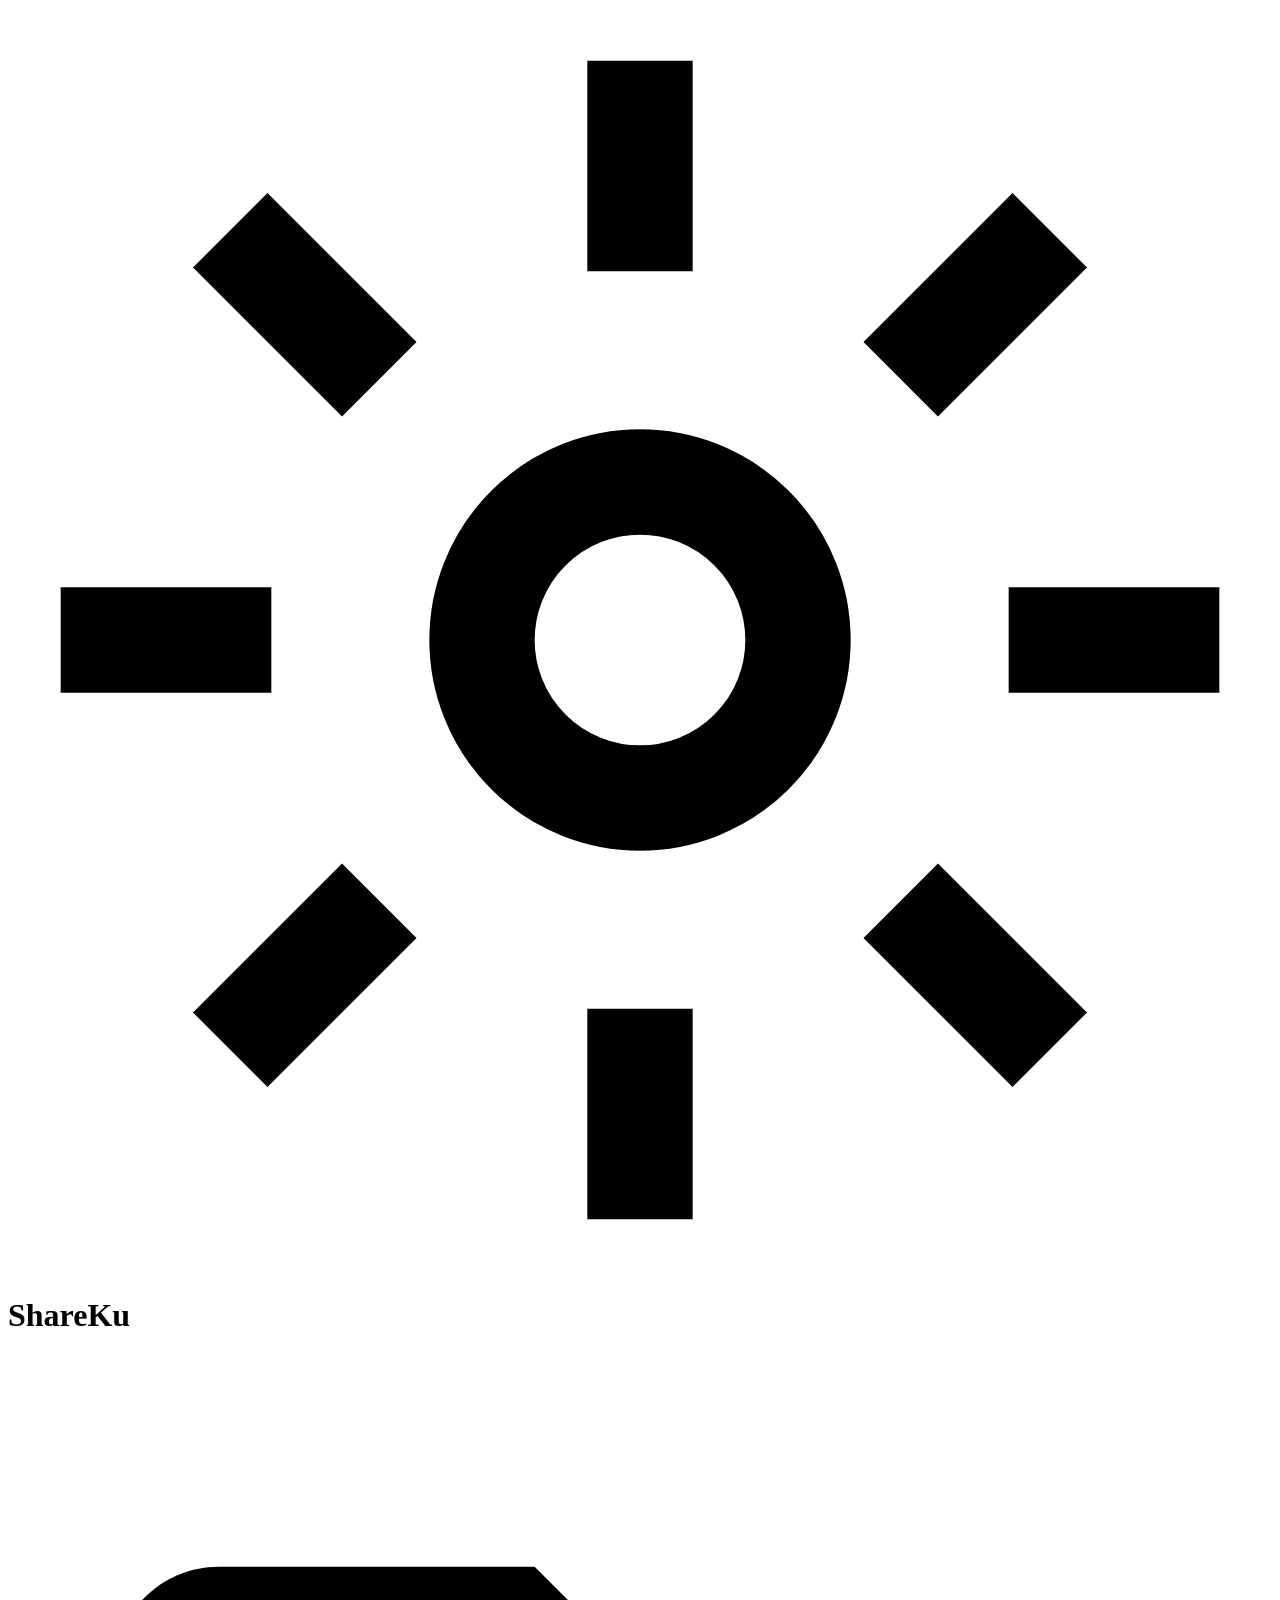
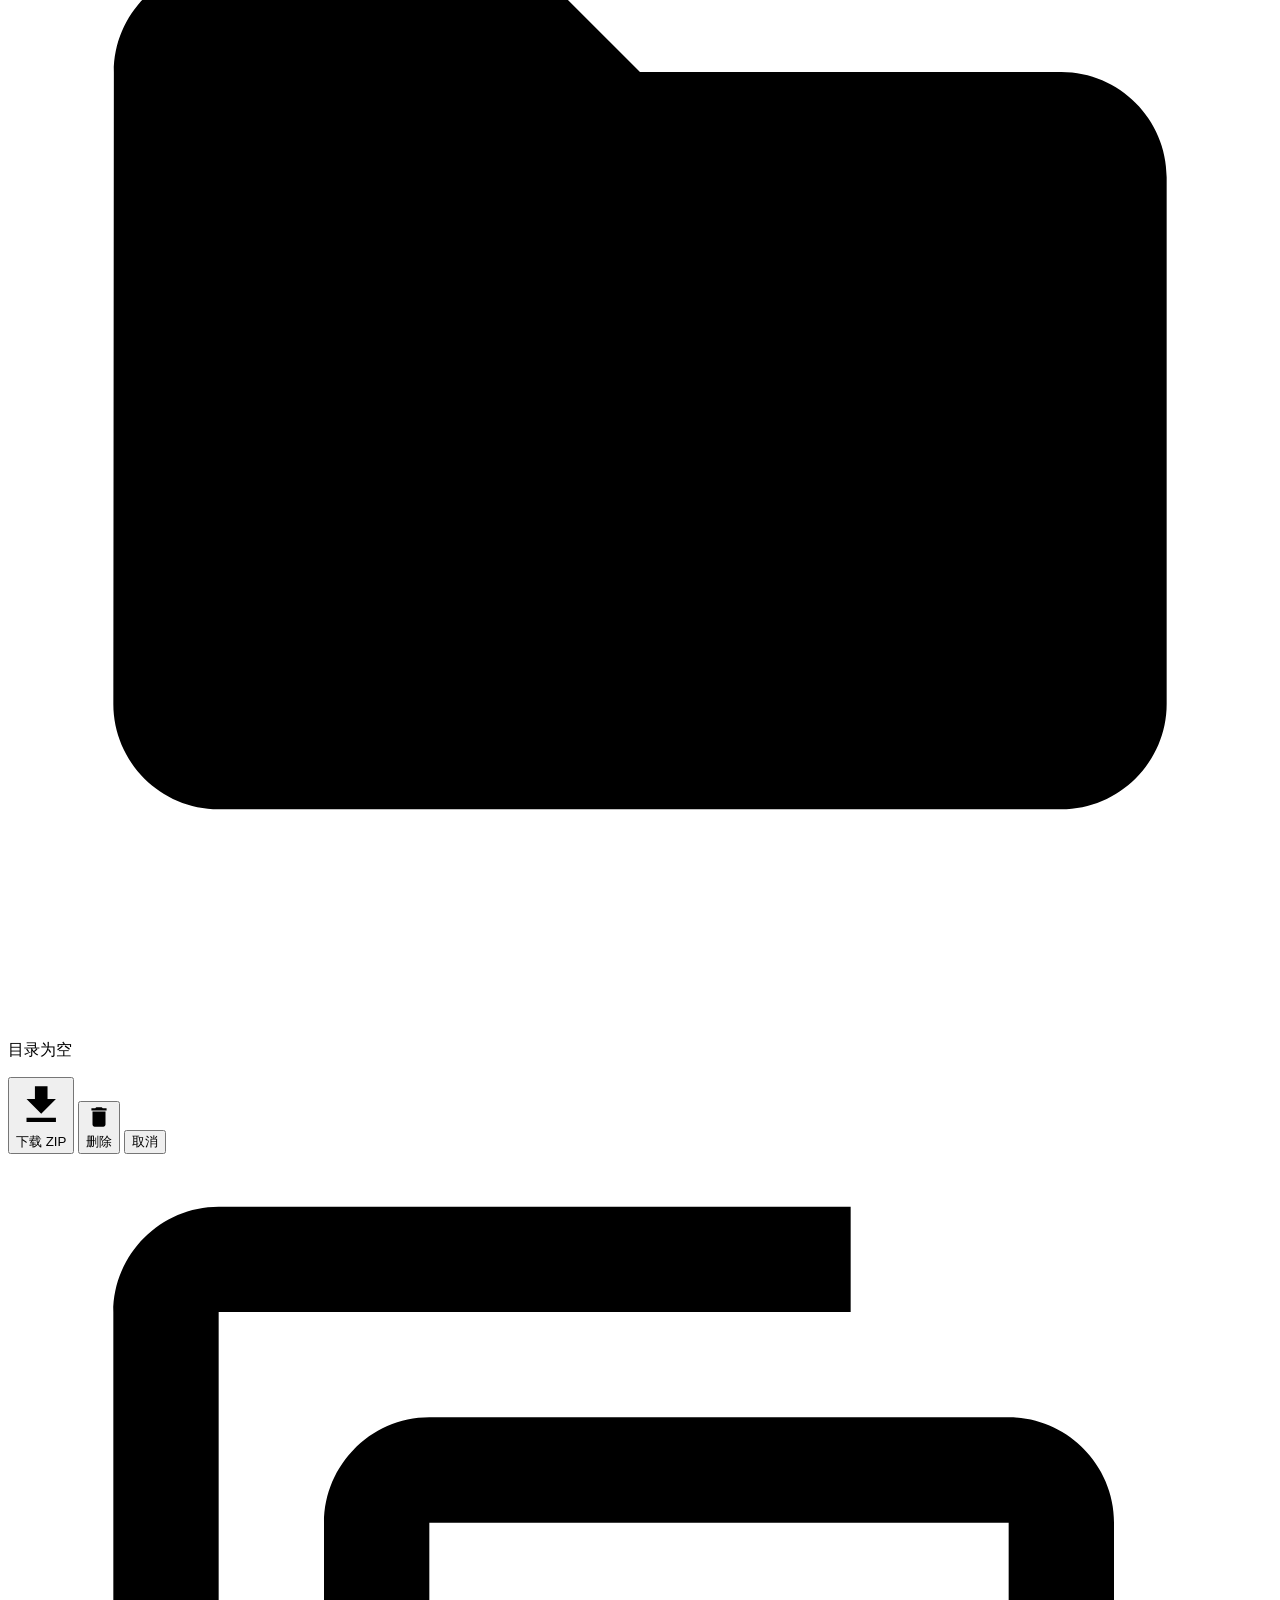
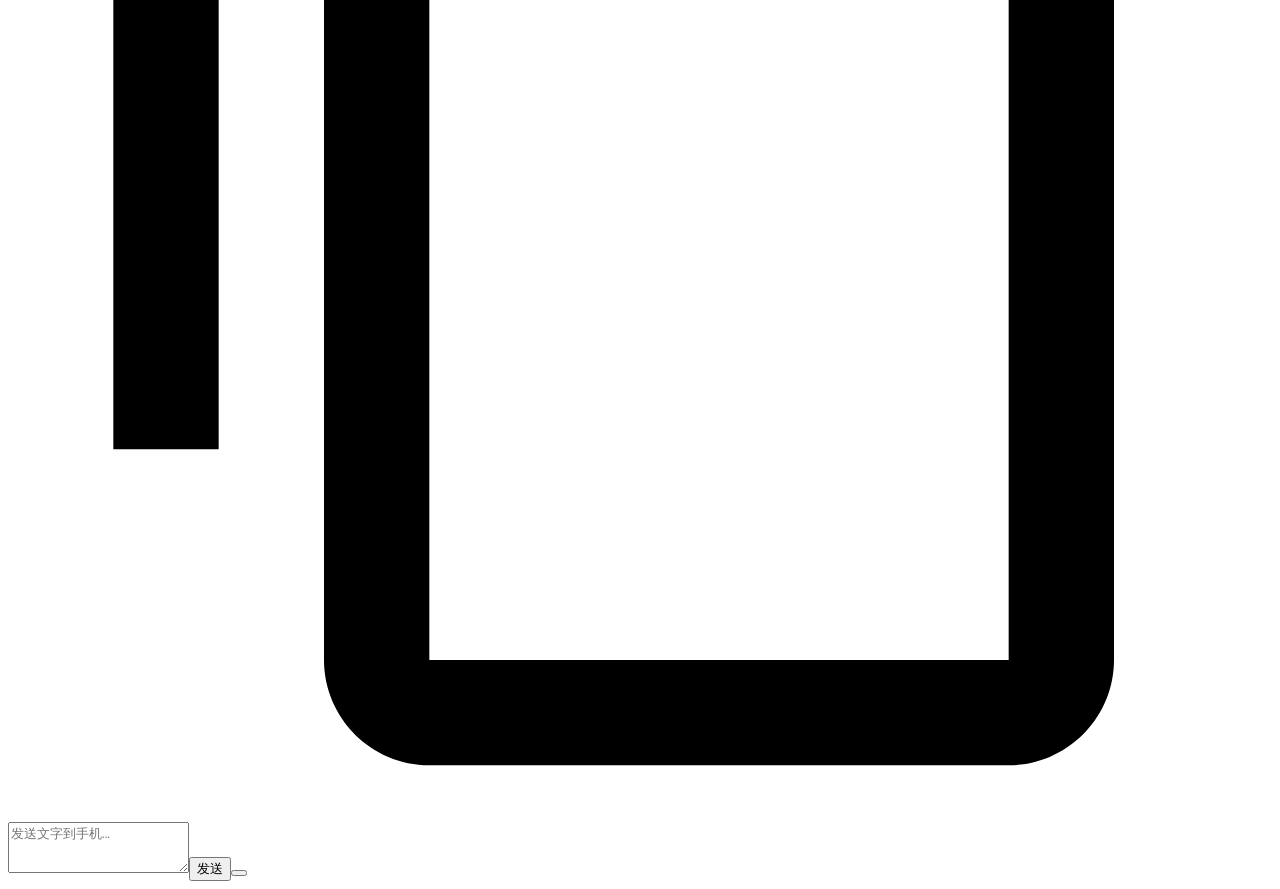
==== app/src/main/assets/web/index.html @ f942b53d "🐛 修复剪贴板拉取多行内容揉成一行 根因: Web端 clipIn 是单行 <input>，多行文本换行符被浏览器丢弃 修复: 改为 <textarea rows=3> 多行文本框 + 样式适配 (滚" ====
<!DOCTYPE html>
<html lang="zh">
<head><meta charset="UTF-8"><meta name="viewport" content="width=device-width,initial-scale=1.0">
<title>ShareKu</title>
<link rel="stylesheet" href="/assets/style.css"></head>
<body>
<div class="topbar"><div class="logo"><svg viewBox="0 0 24 24" fill="none" stroke="currentColor" stroke-width="2"><circle cx="12" cy="12" r="3"/><path d="M12 1v4M12 19v4M4.22 4.22l2.83 2.83M16.95 16.95l2.83 2.83M1 12h4M19 12h4M4.22 19.78l2.83-2.83M16.95 7.05l2.83-2.83"/></svg><h1>ShareKu</h1></div><div id="crumb" class="breadcrumb"></div></div>
<div class="upload-bar" id="uploadArea"></div>
<div class="grid" id="grid"></div>
<div class="empty" id="empty"><svg viewBox="0 0 24 24" fill="currentColor"><path d="M10 4H4c-1.1 0-1.99.9-1.99 2L2 18c0 1.1.9 2 2 2h16c1.1 0 2-.9 2-2V8c0-1.1-.9-2-2-2h-8l-2-2z"/></svg><p>目录为空</p></div>
<div class="actions" id="actions">
 <button class="btn btn-cyan" onclick="downloadSelected()"><svg viewBox="0 0 24 24" fill="currentColor"><path d="M19 9h-4V3H9v6H5l7 7 7-7zM5 18v2h14v-2H5z"/></svg>下载 ZIP</button>
 <button class="btn btn-danger" id="deleteBtn" onclick="deleteSelected()"><svg viewBox="0 0 24 24" fill="currentColor"><path d="M6 19c0 1.1.9 2 2 2h8c1.1 0 2-.9 2-2V7H6v12zM19 4h-3.5l-1-1h-5l-1 1H5v2h14V4z"/></svg>删除</button>
 <button class="btn btn-ghost" onclick="clearSelection()">取消</button>
</div>
<div class="clip"><span class="clipicon"><svg viewBox="0 0 24 24" fill="currentColor"><path d="M16 1H4c-1.1 0-2 .9-2 2v14h2V3h12V1zm3 4H8c-1.1 0-2 .9-2 2v14c0 1.1.9 2 2 2h11c1.1 0 2-.9 2-2V7c0-1.1-.9-2-2-2zm0 16H8V7h11v14z"/></svg></span><textarea id="clipIn" rows="3" placeholder="发送文字到手机…"></textarea><button class="btn-mini" onclick="sendClip()">发送</button><button class="btn-mini" onclick="getClip()" style="margin-left...
<div class="toast" id="toast"></div>
<script src="/assets/script.js"></script>
</body></html>
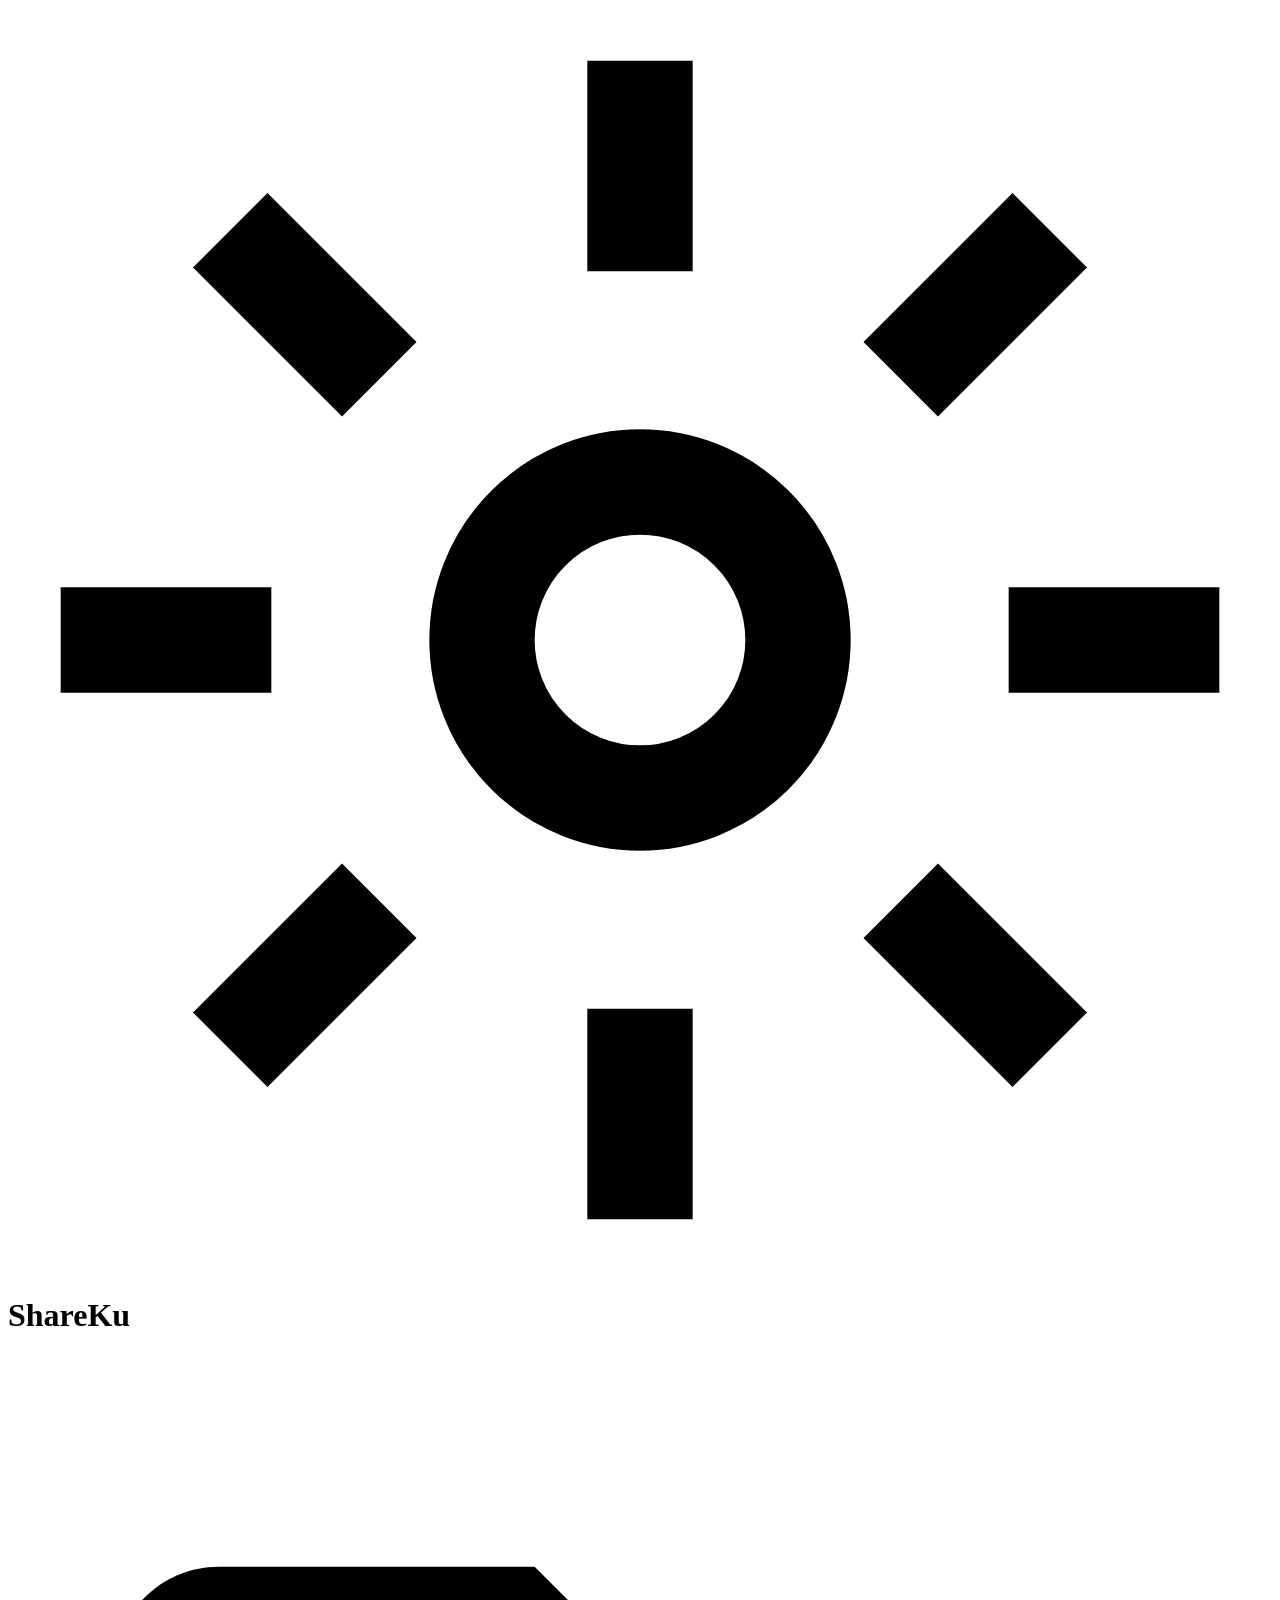
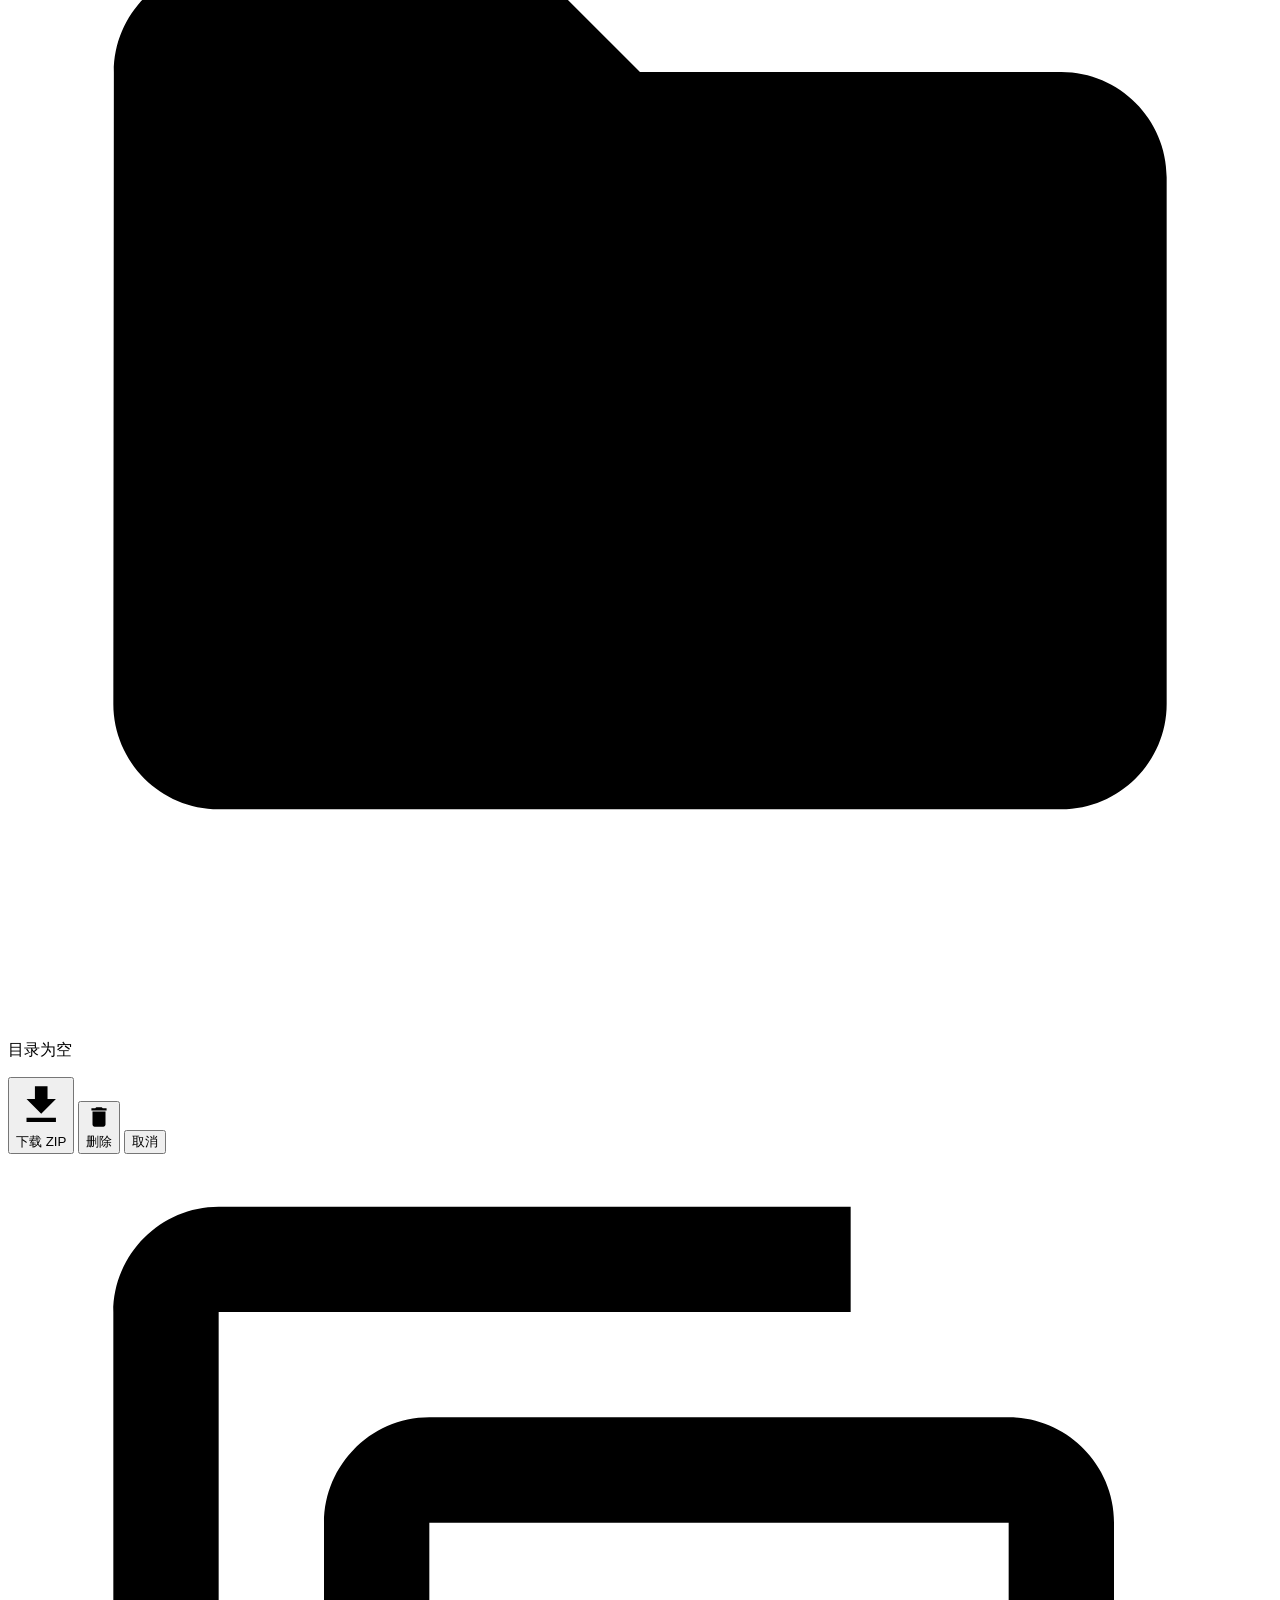
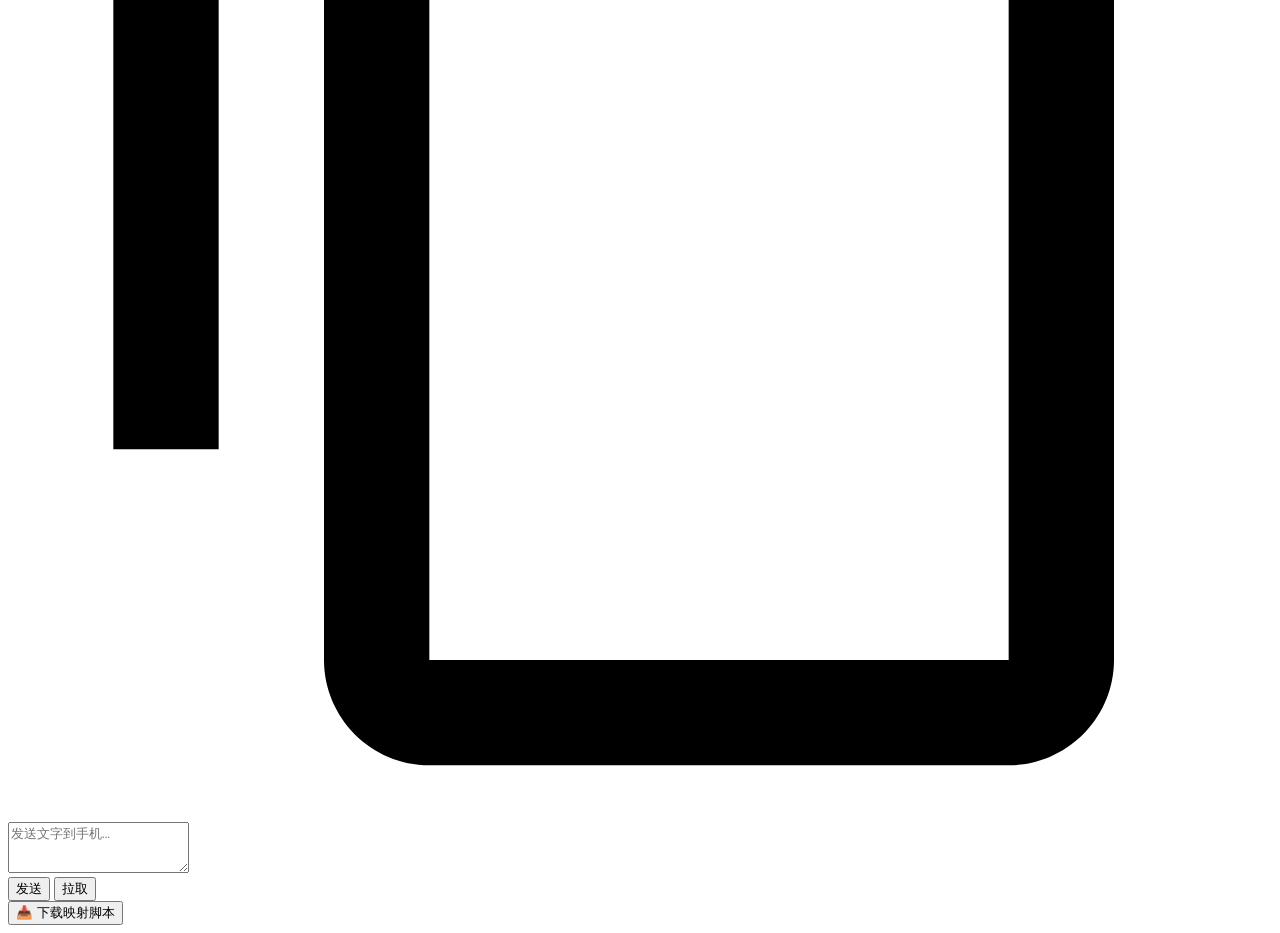
==== commit 3307423d: "🐛 修复: 映射Z盘无内容 + 剪贴板UI + 一键下载BAT ① PROPFIND支持Depth:1: Windows资源管理器现在可见共享文件列表 ② OPTIONS返回DAV头: Windows" ====
--- a/app/src/main/assets/web/index.html
+++ b/app/src/main/assets/web/index.html
@@ -12,8 +12,14 @@
  <button class="btn btn-cyan" onclick="downloadSelected()"><svg viewBox="0 0 24 24" fill="currentColor"><path d="M19 9h-4V3H9v6H5l7 7 7-7zM5 18v2h14v-2H5z"/></svg>下载 ZIP</button>
  <button class="btn btn-danger" id="deleteBtn" onclick="deleteSelected()"><svg viewBox="0 0 24 24" fill="currentColor"><path d="M6 19c0 1.1.9 2 2 2h8c1.1 0 2-.9 2-2V7H6v12zM19 4h-3.5l-1-1h-5l-1 1H5v2h14V4z"/></svg>删除</button>
  <button class="btn btn-ghost" onclick="clearSelection()">取消</button>
-</div>
-<div class="clip"><span class="clipicon"><svg viewBox="0 0 24 24" fill="currentColor"><path d="M16 1H4c-1.1 0-2 .9-2 2v14h2V3h12V1zm3 4H8c-1.1 0-2 .9-2 2v14c0 1.1.9 2 2 2h11c1.1 0 2-.9 2-2V7c0-1.1-.9-2-2-2zm0 16H8V7h11v14z"/></svg></span><textarea id="clipIn" rows="3" placeholder="发送文字到手机…"></textarea><button class="btn-mini" onclick="sendClip()">发送</button><button class="btn-mini" onclick="getClip()" style="margin-left...
+<div class="clip">
+ <span class="clipicon"><svg viewBox="0 0 24 24" fill="currentColor"><path d="M16 1H4c-1.1 0-2 .9-2 2v14h2V3h12V1zm3 4H8c-1.1 0-2 .9-2 2v14c0 1.1.9 2 2 2h11c1.1 0 2-.9 2-2V7c0-1.1-.9-2-2-2zm0 16H8V7h11v14z"/></svg></span>
+ <textarea id="clipIn" rows="3" placeholder="发送文字到手机…"></textarea>
+ <div class="clip-row">
+  <button class="btn-mini" onclick="sendClip()">发送</button>
+  <button class="btn-mini" onclick="getClip()">拉取</button>
+ </div>
+ <button class="btn-mini map-btn" onclick="downloadMapBat()">📥 下载映射脚本</button></div>
 <div class="toast" id="toast"></div>
 <script src="/assets/script.js"></script>
 </body></html>
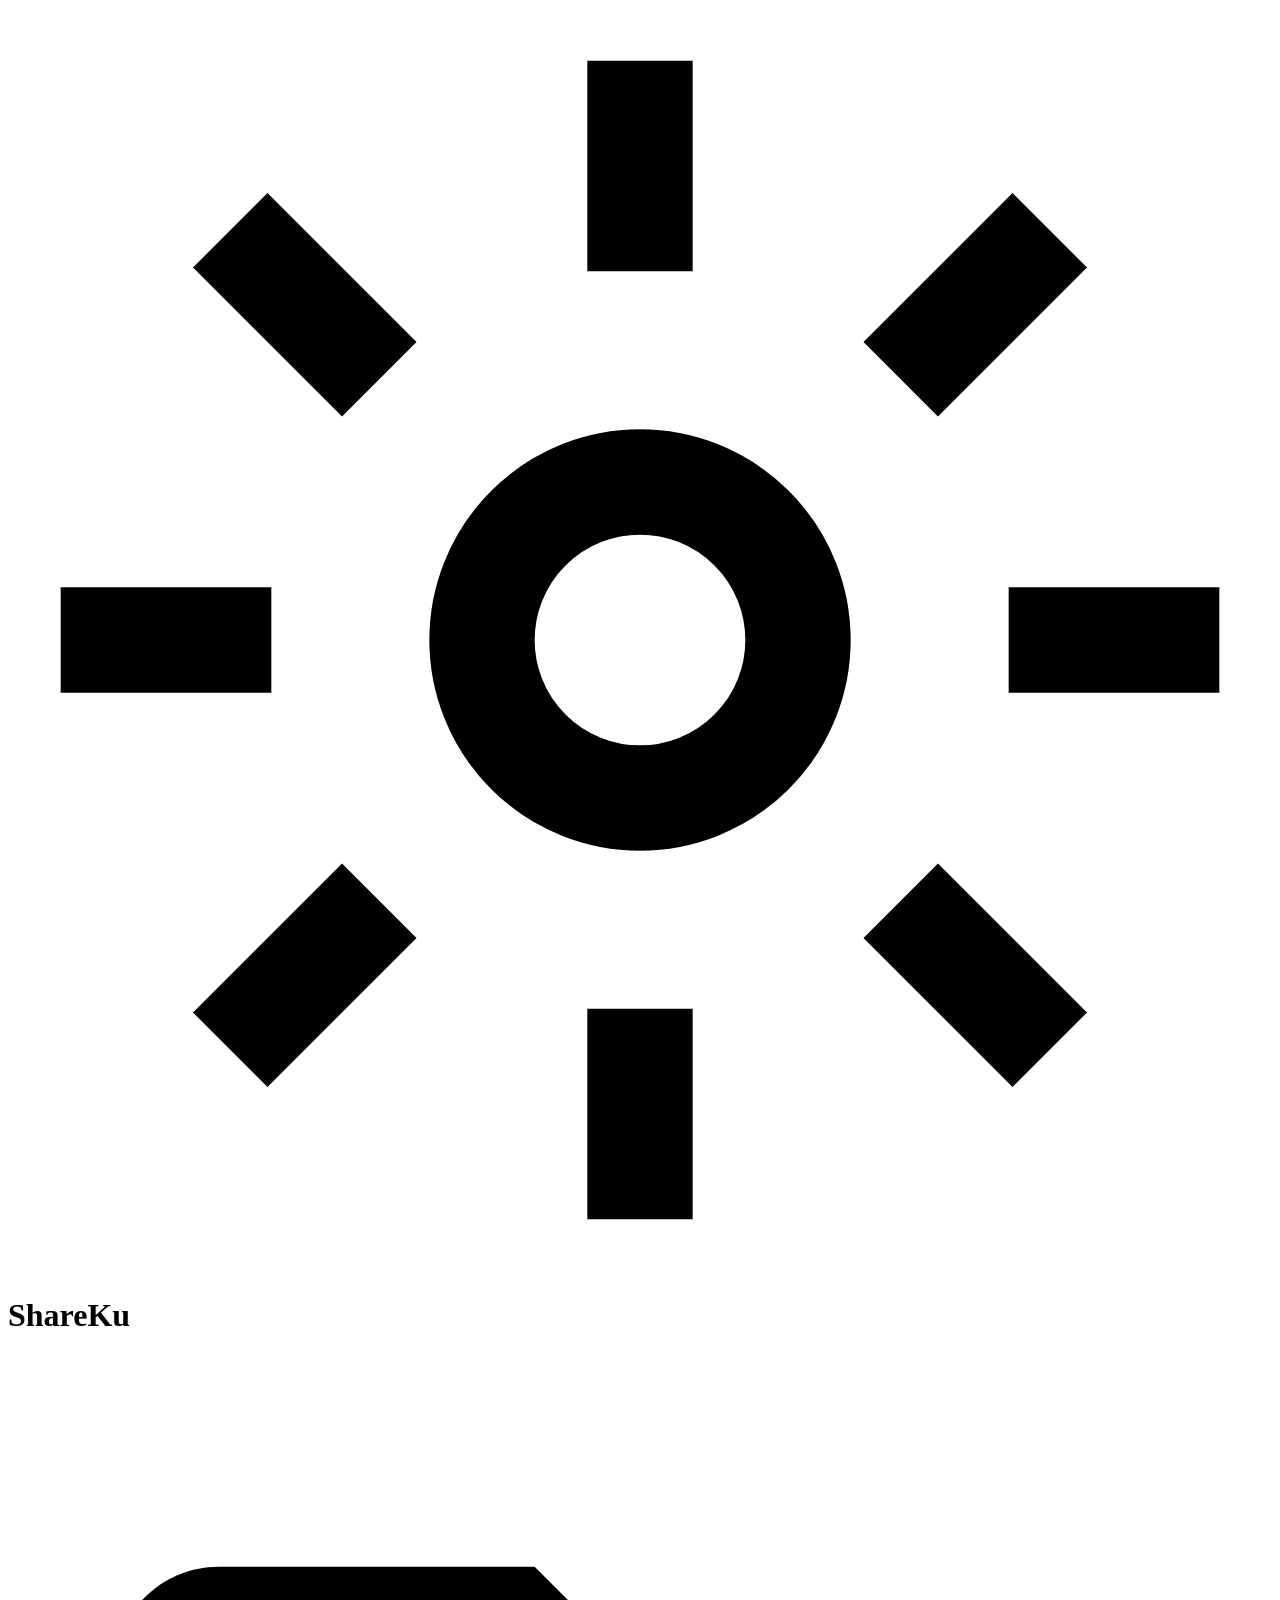
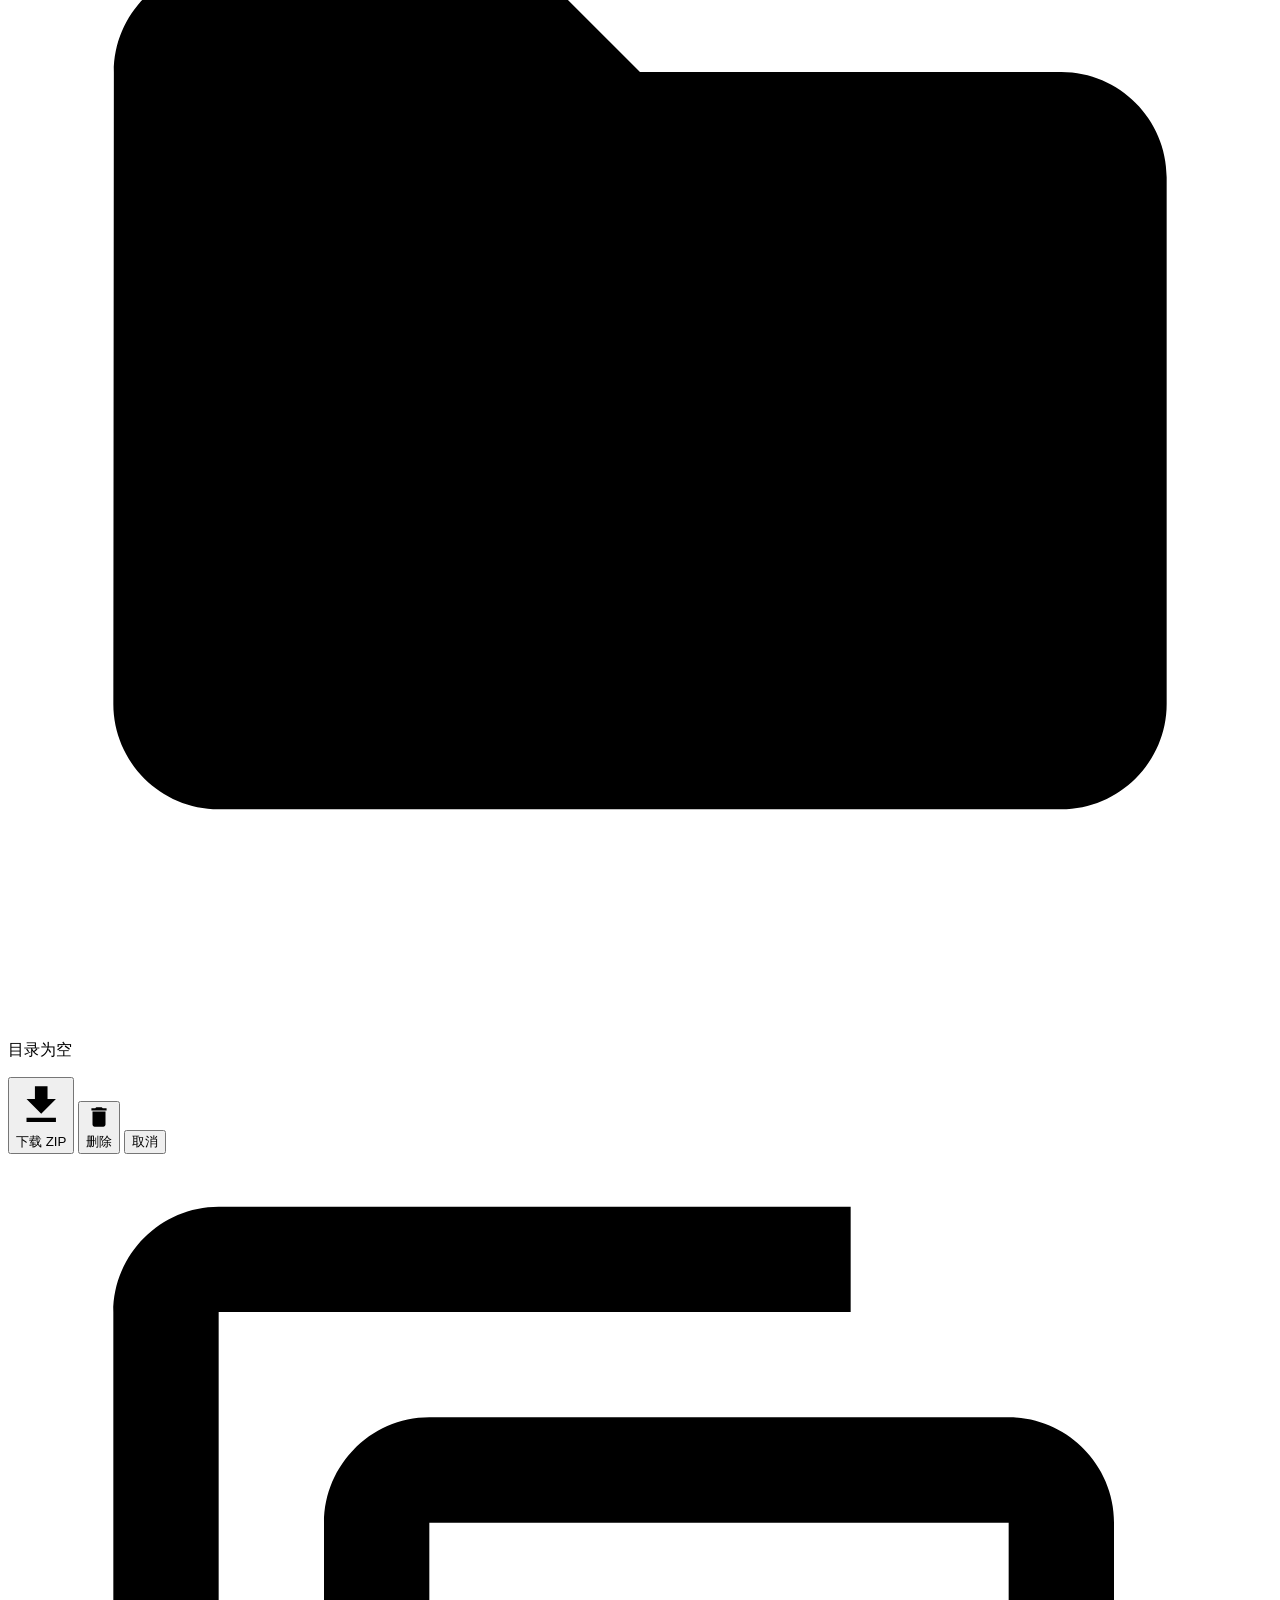
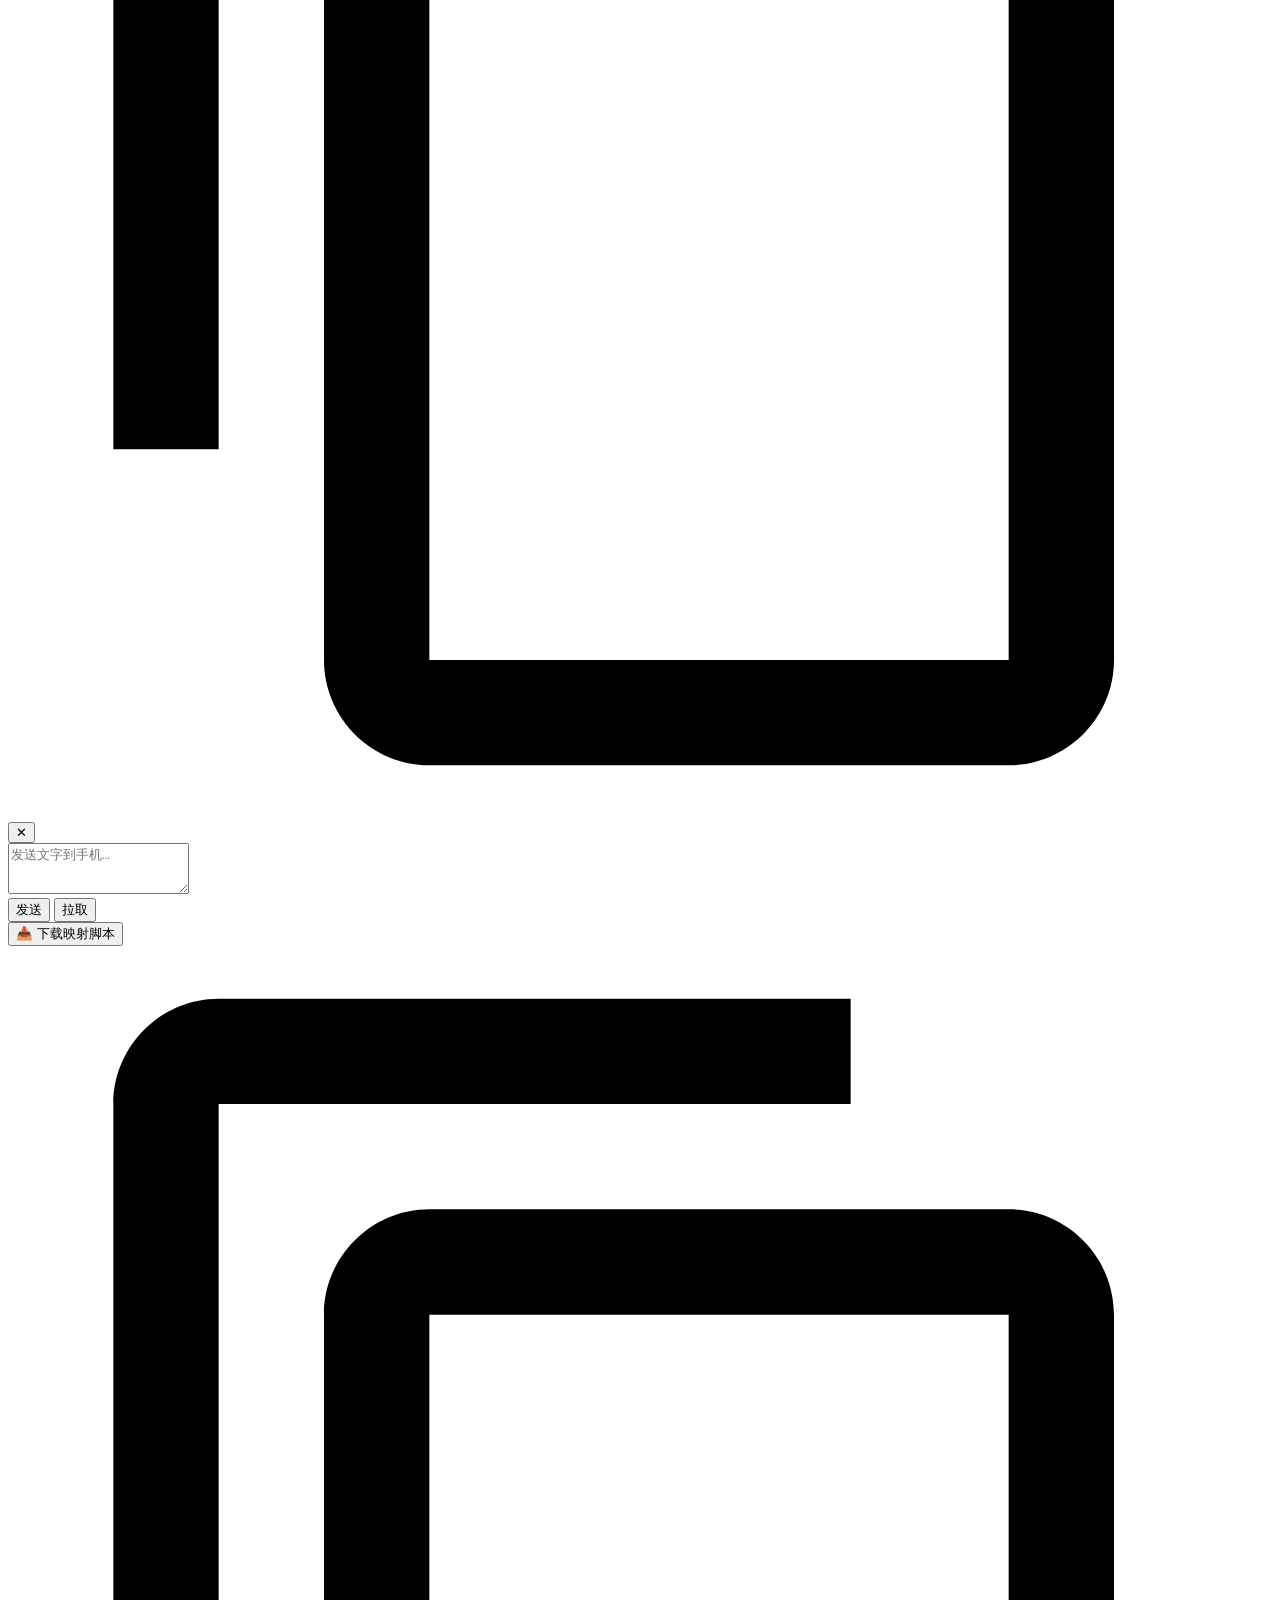
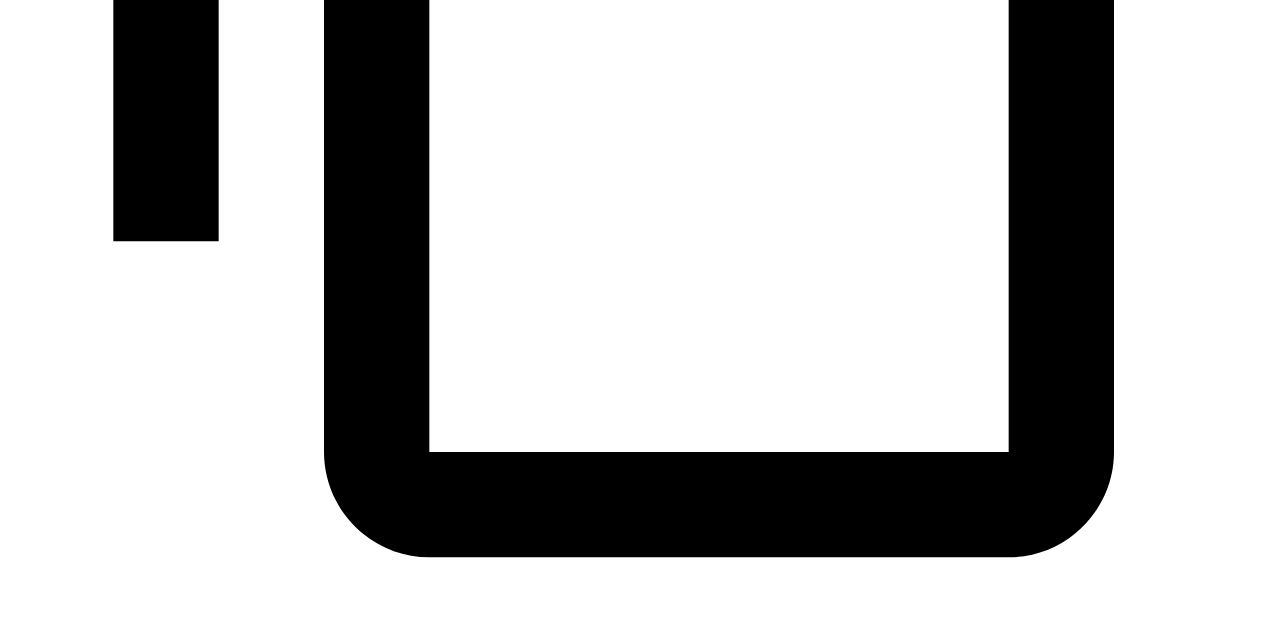
==== commit 5d743a89: "✨ 剪贴板面板可收起为悬浮球 + 拖拽移动 - 面板右上角新增 ✕ 按钮，点击收起为44px圆形悬浮球 - 悬浮球可鼠标/触屏拖拽，自动约束在屏幕边界内 - 点击悬浮球展开面板，展开时自动修正超出屏幕" ====
--- a/app/src/main/assets/web/index.html
+++ b/app/src/main/assets/web/index.html
@@ -11,15 +11,22 @@
 <div class="actions" id="actions">
  <button class="btn btn-cyan" onclick="downloadSelected()"><svg viewBox="0 0 24 24" fill="currentColor"><path d="M19 9h-4V3H9v6H5l7 7 7-7zM5 18v2h14v-2H5z"/></svg>下载 ZIP</button>
  <button class="btn btn-danger" id="deleteBtn" onclick="deleteSelected()"><svg viewBox="0 0 24 24" fill="currentColor"><path d="M6 19c0 1.1.9 2 2 2h8c1.1 0 2-.9 2-2V7H6v12zM19 4h-3.5l-1-1h-5l-1 1H5v2h14V4z"/></svg>删除</button>
- <button class="btn btn-ghost" onclick="clearSelection()">取消</button>
-<div class="clip">
- <span class="clipicon"><svg viewBox="0 0 24 24" fill="currentColor"><path d="M16 1H4c-1.1 0-2 .9-2 2v14h2V3h12V1zm3 4H8c-1.1 0-2 .9-2 2v14c0 1.1.9 2 2 2h11c1.1 0 2-.9 2-2V7c0-1.1-.9-2-2-2zm0 16H8V7h11v14z"/></svg></span>
+  <button class="btn btn-ghost" onclick="clearSelection()">取消</button>
+<div class="clip" id="clipPanel">
+ <div class="clip-hdr">
+  <span class="clipicon"><svg viewBox="0 0 24 24" fill="currentColor"><path d="M16 1H4c-1.1 0-2 .9-2 2v14h2V3h12V1zm3 4H8c-1.1 0-2 .9-2 2v14c0 1.1.9 2 2 2h11c1.1 0 2-.9 2-2V7c0-1.1-.9-2-2-2zm0 16H8V7h11v14z"/></svg></span>
+  <button class="clip-close" onclick="toggleClip()" title="收起">✕</button>
+ </div>
  <textarea id="clipIn" rows="3" placeholder="发送文字到手机…"></textarea>
  <div class="clip-row">
   <button class="btn-mini" onclick="sendClip()">发送</button>
   <button class="btn-mini" onclick="getClip()">拉取</button>
  </div>
- <button class="btn-mini map-btn" onclick="downloadMapBat()">📥 下载映射脚本</button></div>
+ <button class="btn-mini map-btn" onclick="downloadMapBat()">📥 下载映射脚本</button>
+</div>
+<div class="clip-ball" id="clipBall" onclick="toggleClip()">
+ <svg viewBox="0 0 24 24" fill="currentColor"><path d="M16 1H4c-1.1 0-2 .9-2 2v14h2V3h12V1zm3 4H8c-1.1 0-2 .9-2 2v14c0 1.1.9 2 2 2h11c1.1 0 2-.9 2-2V7c0-1.1-.9-2-2-2zm0 16H8V7h11v14z"/></svg>
+</div>
 <div class="toast" id="toast"></div>
 <script src="/assets/script.js"></script>
 </body></html>
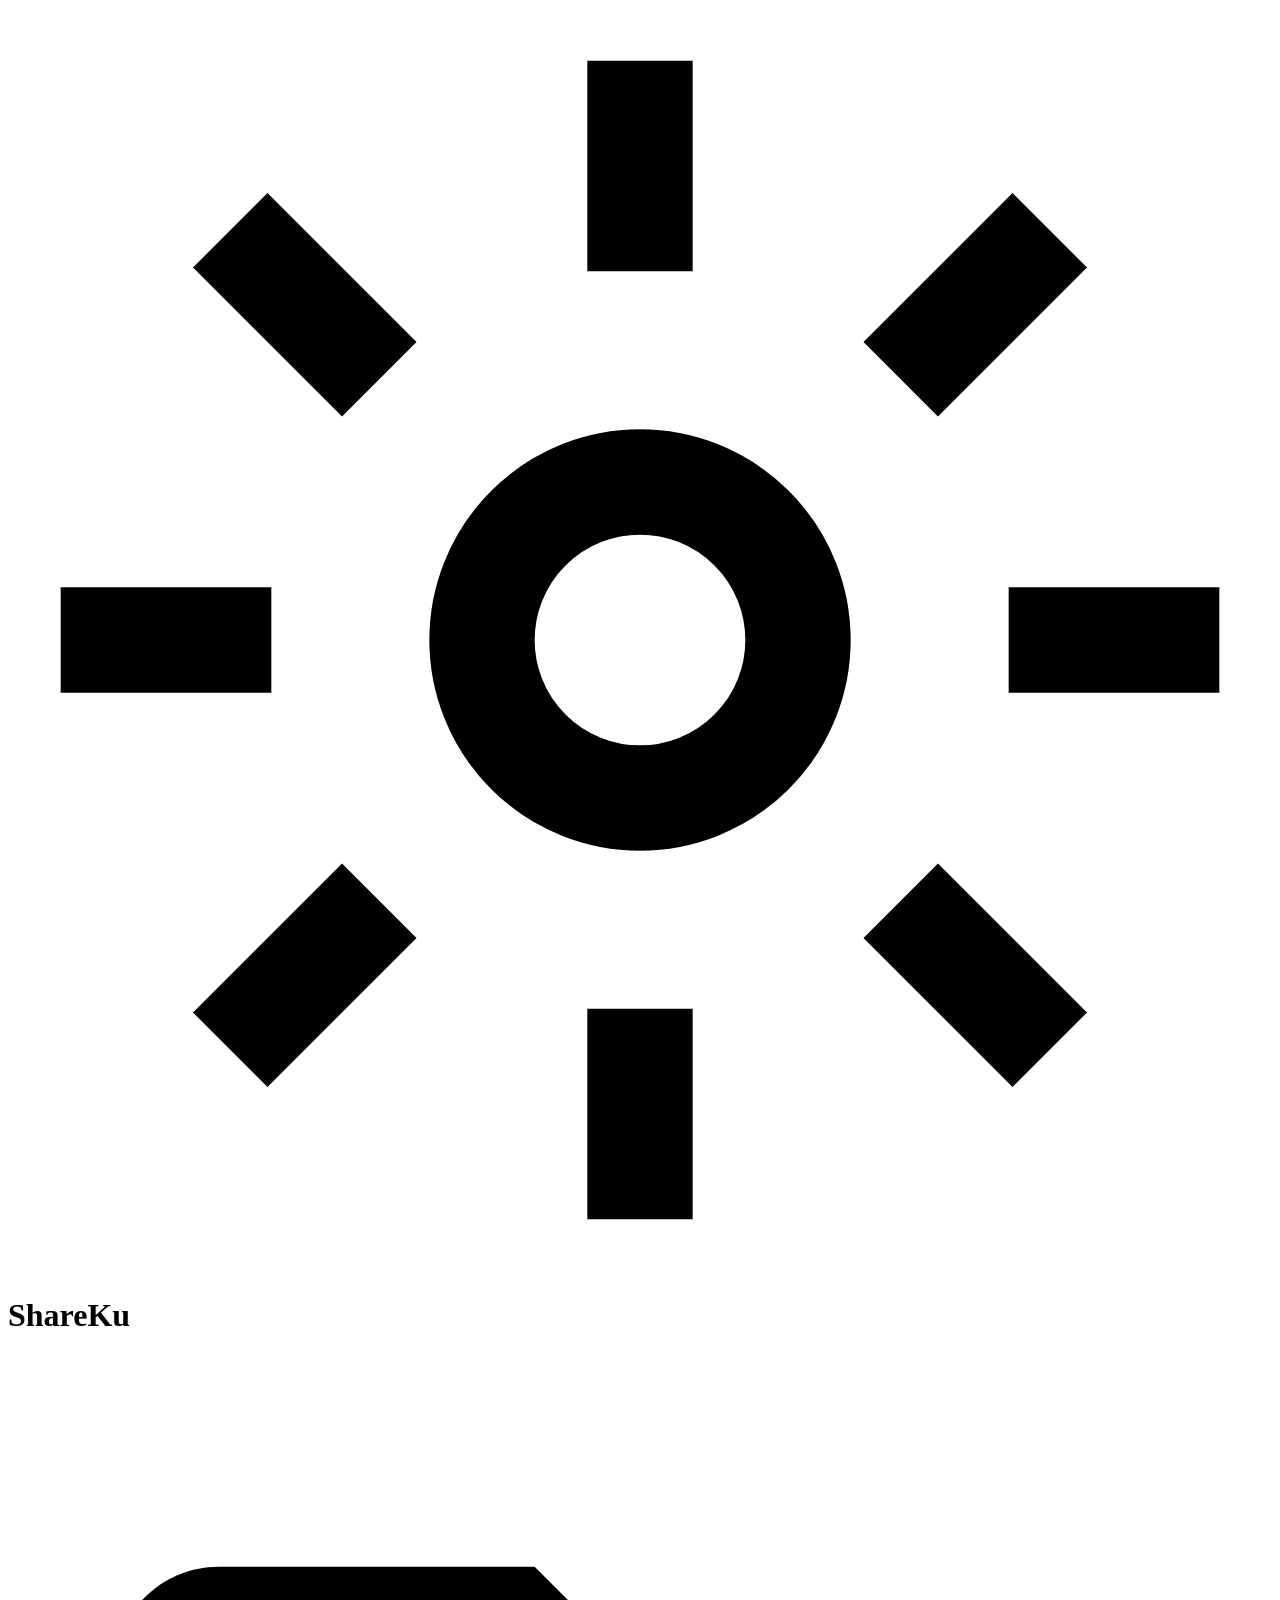
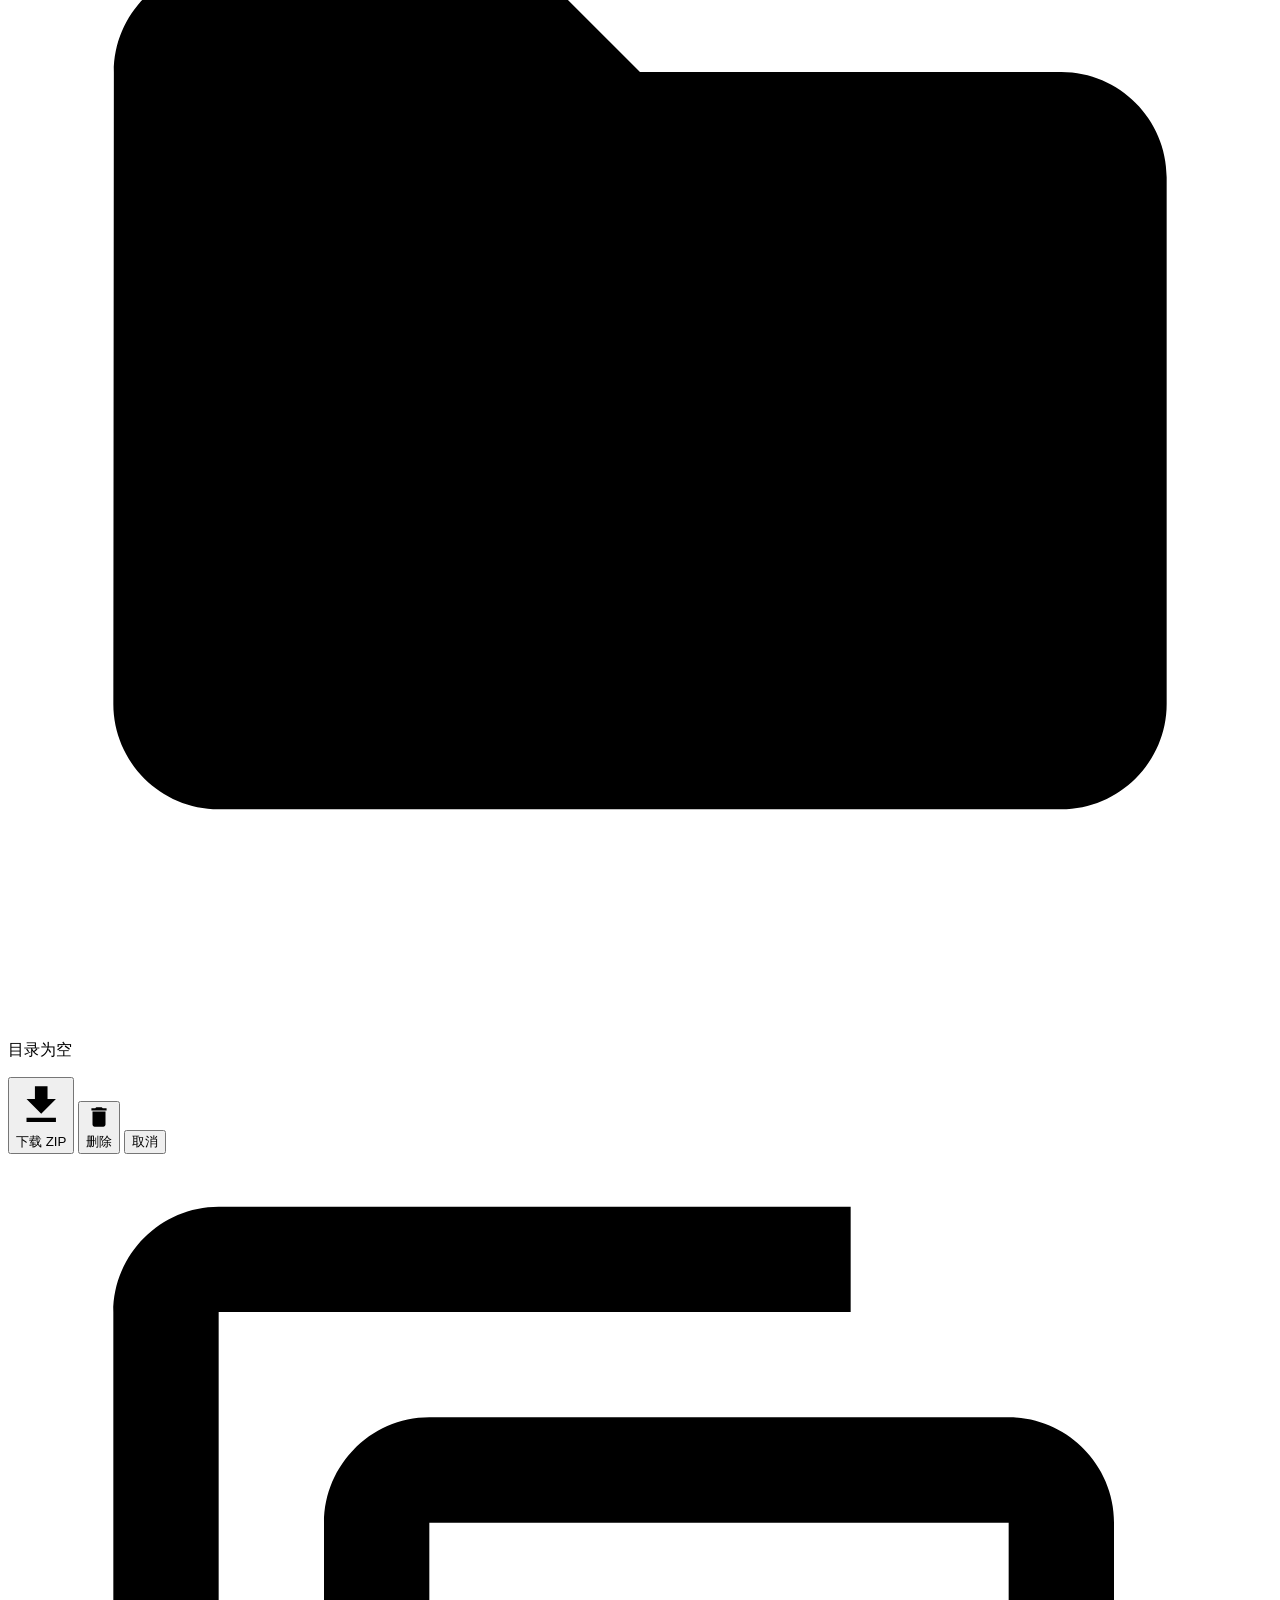
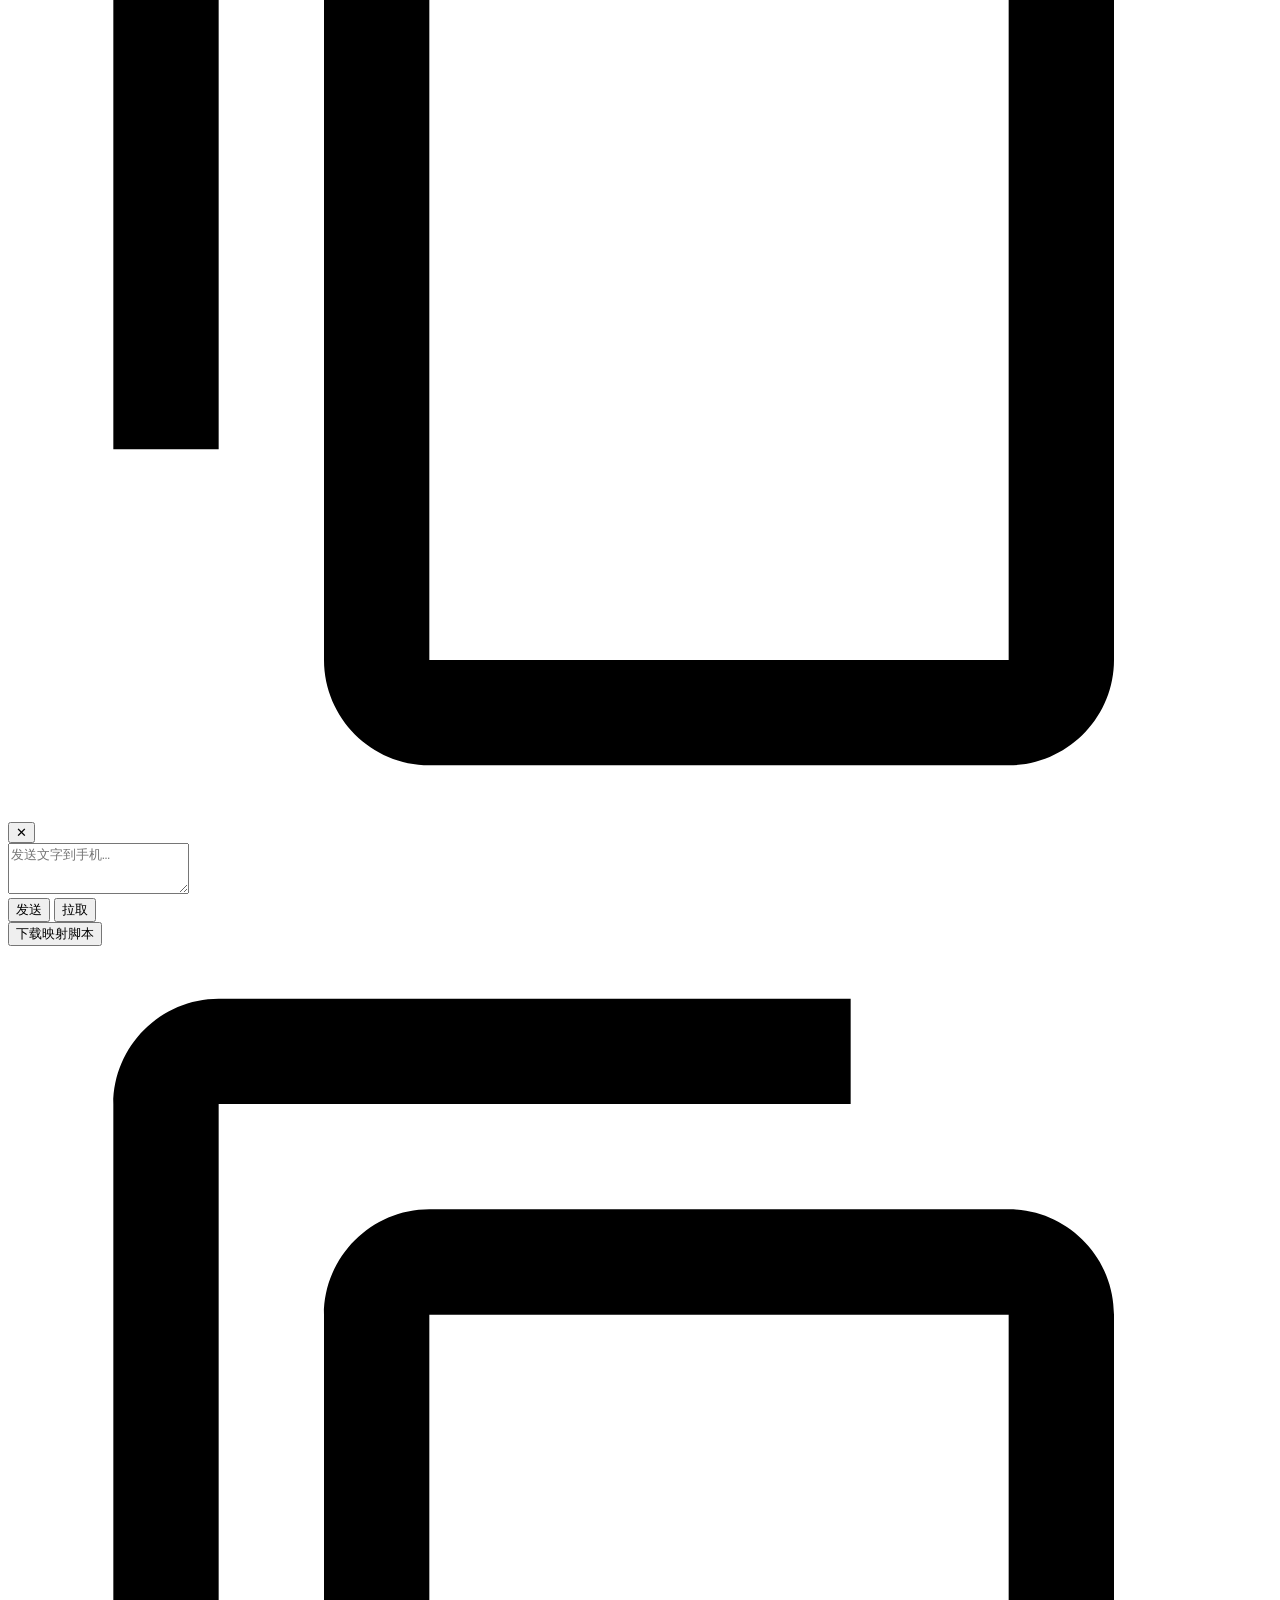
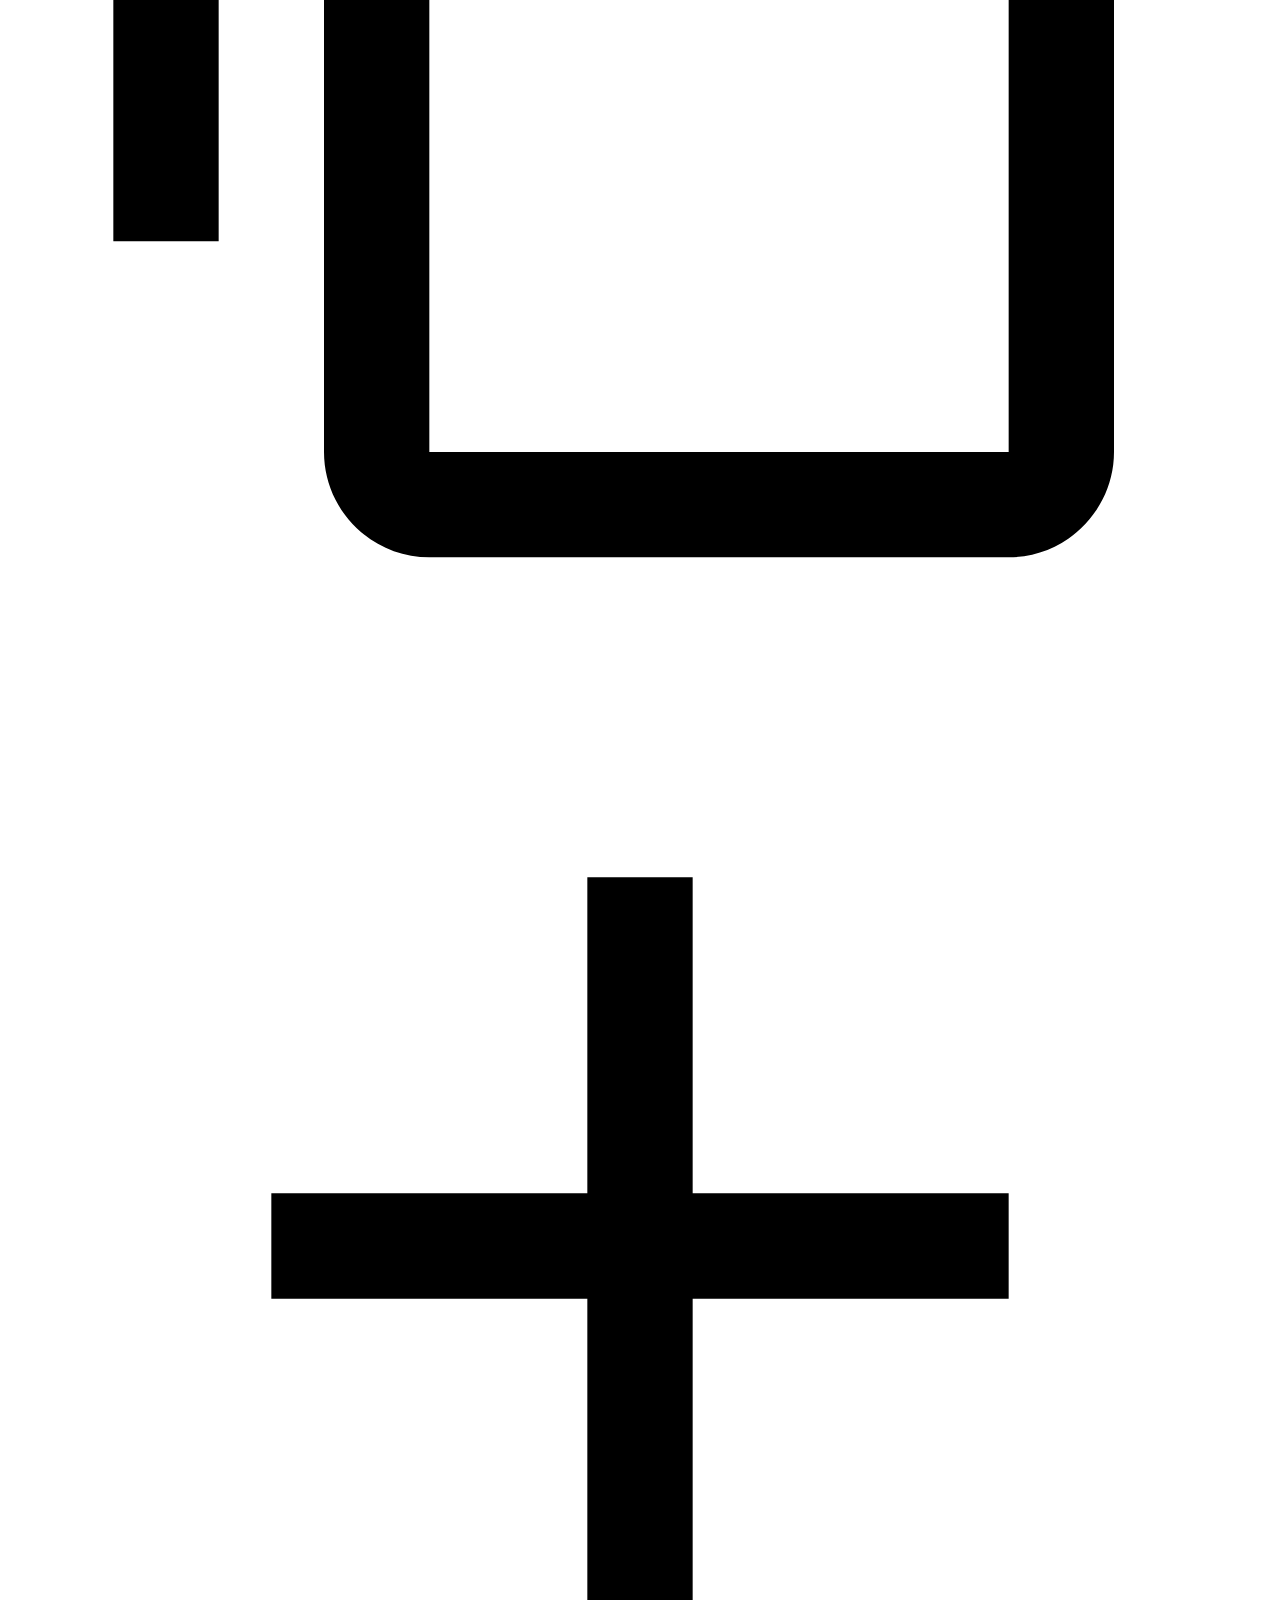
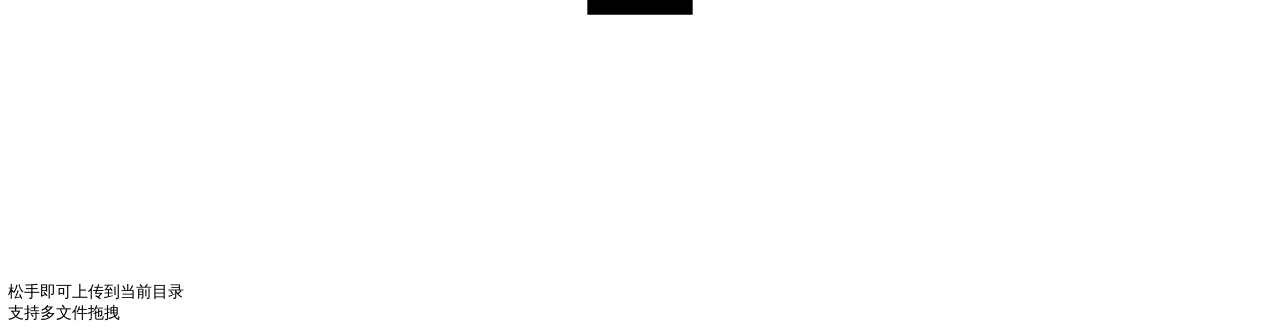
==== commit 2b79567d: "v1.3.1: web drag-and-drop upload, dark mode, QS tile, home screen widget, optional asset images, rem" ====
--- a/app/src/main/assets/web/index.html
+++ b/app/src/main/assets/web/index.html
@@ -6,12 +6,17 @@
 <body>
 <div class="topbar"><div class="logo"><svg viewBox="0 0 24 24" fill="none" stroke="currentColor" stroke-width="2"><circle cx="12" cy="12" r="3"/><path d="M12 1v4M12 19v4M4.22 4.22l2.83 2.83M16.95 16.95l2.83 2.83M1 12h4M19 12h4M4.22 19.78l2.83-2.83M16.95 7.05l2.83-2.83"/></svg><h1>ShareKu</h1></div><div id="crumb" class="breadcrumb"></div></div>
 <div class="upload-bar" id="uploadArea"></div>
+<div class="up-progress" id="upProg" style="display:none">
+  <div class="up-progress-inner"><div class="up-progress-bar" id="upBar"></div></div>
+  <div class="up-progress-text" id="upText"></div>
+</div>
 <div class="grid" id="grid"></div>
 <div class="empty" id="empty"><svg viewBox="0 0 24 24" fill="currentColor"><path d="M10 4H4c-1.1 0-1.99.9-1.99 2L2 18c0 1.1.9 2 2 2h16c1.1 0 2-.9 2-2V8c0-1.1-.9-2-2-2h-8l-2-2z"/></svg><p>目录为空</p></div>
 <div class="actions" id="actions">
  <button class="btn btn-cyan" onclick="downloadSelected()"><svg viewBox="0 0 24 24" fill="currentColor"><path d="M19 9h-4V3H9v6H5l7 7 7-7zM5 18v2h14v-2H5z"/></svg>下载 ZIP</button>
  <button class="btn btn-danger" id="deleteBtn" onclick="deleteSelected()"><svg viewBox="0 0 24 24" fill="currentColor"><path d="M6 19c0 1.1.9 2 2 2h8c1.1 0 2-.9 2-2V7H6v12zM19 4h-3.5l-1-1h-5l-1 1H5v2h14V4z"/></svg>删除</button>
   <button class="btn btn-ghost" onclick="clearSelection()">取消</button>
+</div>
 <div class="clip" id="clipPanel">
  <div class="clip-hdr">
   <span class="clipicon"><svg viewBox="0 0 24 24" fill="currentColor"><path d="M16 1H4c-1.1 0-2 .9-2 2v14h2V3h12V1zm3 4H8c-1.1 0-2 .9-2 2v14c0 1.1.9 2 2 2h11c1.1 0 2-.9 2-2V7c0-1.1-.9-2-2-2zm0 16H8V7h11v14z"/></svg></span>
@@ -22,10 +27,15 @@
   <button class="btn-mini" onclick="sendClip()">发送</button>
   <button class="btn-mini" onclick="getClip()">拉取</button>
  </div>
- <button class="btn-mini map-btn" onclick="downloadMapBat()">📥 下载映射脚本</button>
+ <button class="btn-mini map-btn" onclick="downloadMapBat()">下载映射脚本</button>
 </div>
-<div class="clip-ball" id="clipBall" onclick="toggleClip()">
+<div class="clip-ball" id="clipBall">
  <svg viewBox="0 0 24 24" fill="currentColor"><path d="M16 1H4c-1.1 0-2 .9-2 2v14h2V3h12V1zm3 4H8c-1.1 0-2 .9-2 2v14c0 1.1.9 2 2 2h11c1.1 0 2-.9 2-2V7c0-1.1-.9-2-2-2zm0 16H8V7h11v14z"/></svg>
+</div>
+<div class="dropzone" id="dropzone">
+ <svg viewBox="0 0 24 24" fill="currentColor"><path d="M19 13h-6v6h-2v-6H5v-2h6V5h2v6h6v2z"/></svg>
+ <div>松手即可上传到当前目录</div>
+ <div class="dz-sub">支持多文件拖拽</div>
 </div>
 <div class="toast" id="toast"></div>
 <script src="/assets/script.js"></script>
